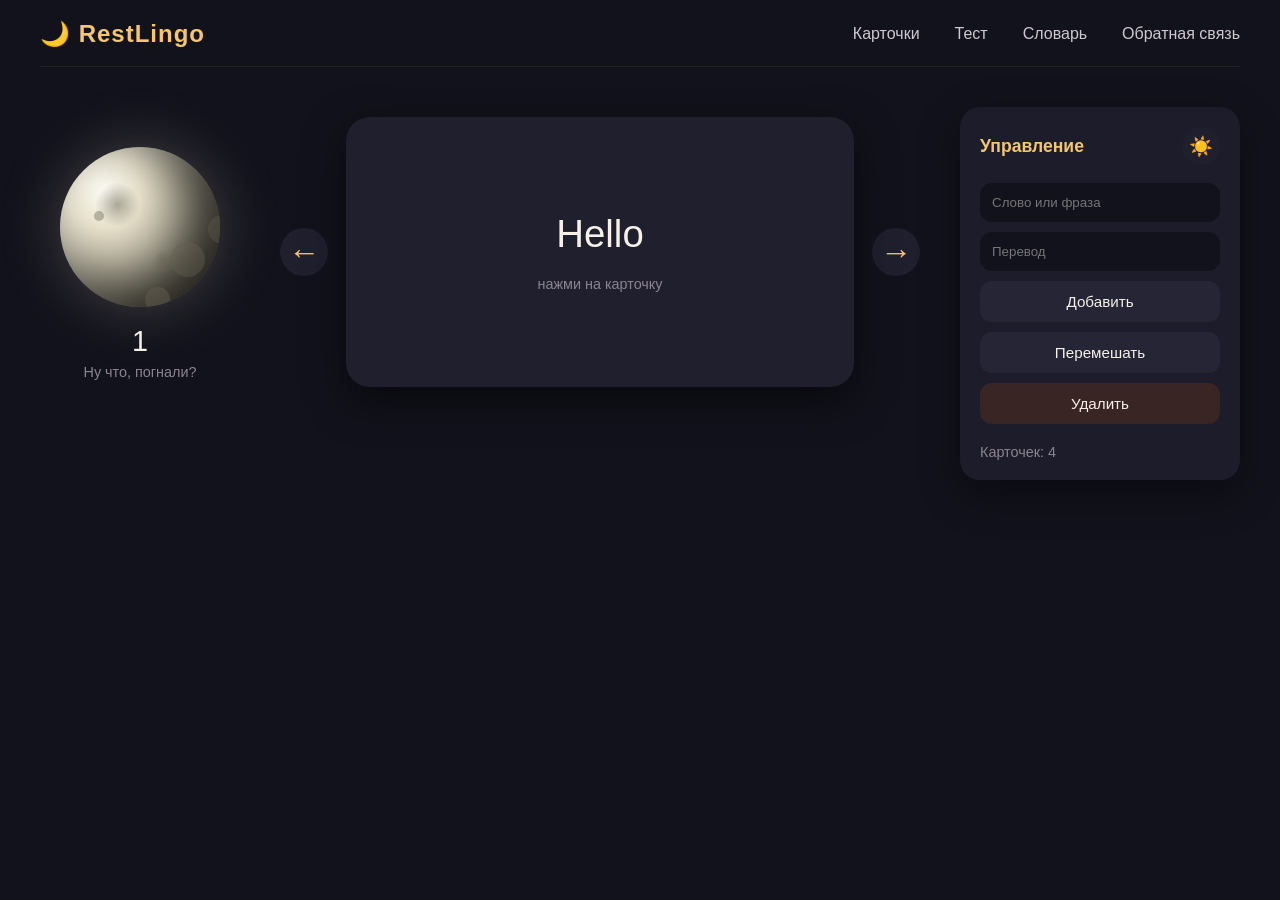
==== index.html @ 24a3e6af "Initial commit" ====
<!DOCTYPE html>
<html lang="ru">
<head>
    <meta charset="UTF-8">
    <meta name="viewport" content="width=device-width, initial-scale=1.0">
    <title>RestLingo</title>
    <link rel="stylesheet" href="style.css">
</head>
<body>

    <script>
        if (localStorage.getItem('restlingo_theme') === 'light') {
            document.body.classList.add('light');
            document.body.style.opacity = '0';
        }
    </script>

    <div class="app">

        <header class="header">
            <div class="logo">🌙 RestLingo</div>
            <nav class="nav">
                <a href="index.html">Карточки</a>
                <a href="test.html">Тест</a>
                <a href="dictionary.html">Словарь</a>
                <a href="feedback.html">Обратная связь</a>
            </nav>
        </header>

        <main class="layout">

            <section class="moon-zone">
                <div class="moon" id="moon"></div>
                <div class="days" id="days-count">1</div>
                <div class="moon-phrase" id="moon-phrase">Ну что, погнали?</div>
            </section>

            <section class="card-zone">
                <button class="arrow" id="prev-arrow">←</button>

                <div class="card" id="flashcard">
                    <div class="card-front">
                        <p id="word">Hello</p>
                        <p class="hint">нажми на карточку</p>
                    </div>
                    <div class="card-back">
                        <p id="translation">Привет</p>
                    </div>
                </div>

                <button class="arrow" id="next-arrow">→</button>
            </section>

            <aside class="panel">
                <div class="panel-header">
                    <h2>Управление</h2>
                    <button id="theme-toggle" class="theme-toggle">☀️</button>
                </div>

                <div class="add-block">
                    <input type="text" id="new-word" placeholder="Слово или фраза">
                    <input type="text" id="new-translation" placeholder="Перевод">
                    <button id="add-button">Добавить</button>
                </div>

                <div class="panel-actions">
                    <button id="shuffle-button">Перемешать</button>
                    <button id="delete-button">Удалить</button>
                </div>

                <div class="counter">
                    Карточек: <span id="card-counter">0</span>
                </div>
            </aside>

        </main>

    </div>

    <script src="script.js"></script>
</body>
</html>
---- style.css ----
* {
    margin: 0;
    padding: 0;
    box-sizing: border-box;
}

body {
    font-family: 'Segoe UI', sans-serif;
    background: #12121c;
    color: #f5f0e8;
    height: 100vh;
    overflow: hidden;
    transition: background 0.3s, color 0.3s;
}

.app {
    height: 100vh;
    display: flex;
    flex-direction: column;
    padding: 20px 40px;
    position: relative;
}

/* Шапка */
.header {
    display: flex;
    justify-content: space-between;
    align-items: center;
    padding-bottom: 18px;
    border-bottom: 1px solid rgba(245, 199, 106, 0.08);
    margin-bottom: 20px;
    position: relative;
    z-index: 2;
}

.logo {
    font-size: 1.5em;
    font-weight: bold;
    color: #f5c76a;
    letter-spacing: 1px;
}

.nav {
    display: flex;
    gap: 35px;
}

.nav a {
    color: #cfc8d0;
    text-decoration: none;
    font-size: 1em;
    transition: color 0.2s;
}

.nav a:hover {
    color: #f5c76a;
}

/* Основная сетка */
.layout {
    flex: 1;
    display: grid;
    grid-template-columns: 200px 1fr 280px;
    gap: 40px;
    align-items: start;
    padding-top: 20px;
    position: relative;
    z-index: 2;
}

/* Луна / Солнце */
.moon-zone {
    display: flex;
    flex-direction: column;
    align-items: center;
    padding-top: 40px;
}

.moon {
    width: 160px;
    height: 160px;
    border-radius: 50%;
    background:
        radial-gradient(circle at 28% 28%, #fdfcf5 0%, #e8e2cc 22%, #c9c2a6 45%, #a09a82 65%, #6f6a58 85%, #3f3c33 100%);
    position: relative;
    overflow: hidden;
    box-shadow:
        inset -28px -18px 50px rgba(0,0,0,0.65),
        inset 14px 10px 25px rgba(255,255,255,0.22),
        0 0 60px rgba(220, 210, 180, 0.25);
    animation: moonFloat 8s ease-in-out infinite;
    transition: background 0.5s, box-shadow 0.5s;
}

@keyframes moonFloat {
    0%, 100% {
        transform: translateY(0);
    }
    50% {
        transform: translateY(-11px);
    }
}

/* Кратеры */
.moon::before {
    content: '';
    position: absolute;
    width: 45px;
    height: 45px;
    top: 35px;
    left: 35px;
    background: radial-gradient(circle, rgba(100,95,80,0.5), transparent 70%);
    border-radius: 50%;
    box-shadow:
        70px 55px 0 -5px rgba(100,95,80,0.4),
        40px 95px 0 -10px rgba(100,95,80,0.5),
        105px 25px 0 -8px rgba(100,95,80,0.35);
}

.moon::after {
    content: '';
    position: absolute;
    width: 22px;
    height: 22px;
    bottom: 35px;
    right: 45px;
    background: radial-gradient(circle, rgba(100,95,80,0.45), transparent 70%);
    border-radius: 50%;
    box-shadow:
        -65px -45px 0 -6px rgba(100,95,80,0.4);
}

.days {
    margin-top: 18px;
    font-size: 1.8em;
}

.moon-phrase {
    margin-top: 6px;
    color: #8b8490;
    font-size: 0.9em;
    text-align: center;
}

/* Карточка */
.card-zone {
    display: flex;
    align-items: center;
    gap: 18px;
    padding-top: 10px;
}

.card {
    flex: 1;
    height: 270px;
    position: relative;
    transform-style: preserve-3d;
    transition: transform 0.5s;
    cursor: pointer;
}

.card.is-flipped {
    transform: rotateY(180deg);
}

.card-front, .card-back {
    position: absolute;
    width: 100%;
    height: 100%;
    backface-visibility: hidden;
    -webkit-backface-visibility: hidden;
    display: flex;
    flex-direction: column;
    justify-content: center;
    align-items: center;
    border-radius: 24px;
    background: #1f1f2e;
    box-shadow: 0 14px 40px rgba(0,0,0,0.55);
    padding: 20px;
    transition: background 0.3s;
}

.card-back {
    transform: rotateY(180deg);
    background: #29251f;
}

#word, #translation {
    font-size: 2.4em;
    text-align: center;
}

#translation {
    color: #f5c76a;
}

.hint {
    margin-top: 20px;
    color: #8b8490;
    font-size: 0.9em;
}

.arrow {
    background: #1f1f2e;
    color: #f5c76a;
    border: none;
    font-size: 2em;
    width: 48px;
    height: 48px;
    border-radius: 50%;
    cursor: pointer;
    transition: background 0.2s;
}

.arrow:hover {
    background: #2a2a3a;
}

/* Панель */
.panel {
    background: #1c1c2a;
    padding: 20px;
    border-radius: 20px;
    box-shadow: 0 14px 40px rgba(0,0,0,0.4);
    transition: background 0.3s;
}

.panel-header {
    display: flex;
    justify-content: space-between;
    align-items: center;
    margin-bottom: 18px;
}

.panel-header h2 {
    font-size: 1.1em;
    color: #f5c76a;
    margin: 0;
}

.theme-toggle {
    background: #1f1f2e;
    border: none;
    color: #f5c76a;
    font-size: 1.2em;
    width: 38px;
    height: 38px;
    border-radius: 50%;
    cursor: pointer;
    transition: background 0.2s;
}

.theme-toggle:hover {
    background: #2a2a3a;
}

.add-block input {
    width: 100%;
    padding: 12px;
    margin-bottom: 10px;
    border: none;
    border-radius: 12px;
    background: #12121c;
    color: #f5f0e8;
    transition: background 0.3s, color 0.3s;
}

.add-block button,
.panel-actions button {
    width: 100%;
    padding: 12px;
    margin-bottom: 10px;
    border: none;
    border-radius: 12px;
    cursor: pointer;
    background: #252535;
    color: #f5f0e8;
    font-size: 0.95em;
    transition: background 0.2s;
}

.add-block button:hover,
.panel-actions button:hover {
    background: #2f2f42;
}

#delete-button {
    background: #3a2525;
}

#delete-button:hover {
    background: #4a2f2f;
}

.counter {
    margin-top: 10px;
    color: #8b8490;
    font-size: 0.9em;
}

/* Словарь */
.dictionary-wrap {
    padding-top: 30px;
    max-width: 700px;
    width: 100%;
    margin: 0 auto;
}

.dictionary-wrap h2 {
    color: #f5c76a;
    margin-bottom: 8px;
}

.dictionary-sub {
    color: #8b8490;
    margin-bottom: 25px;
}

.dictionary-list {
    display: grid;
    grid-template-columns: 1fr 1fr;
    gap: 14px;
}

.dictionary-item {
    background: #1c1c2a;
    border-radius: 16px;
    padding: 14px 18px;
    display: flex;
    justify-content: space-between;
    align-items: center;
    box-shadow: 0 10px 30px rgba(0,0,0,0.3);
}

.dictionary-item .word {
    color: #f5f0e8;
    font-size: 1.1em;
}

.dictionary-item .translation {
    color: #8b8490;
    font-size: 0.95em;
}

.dictionary-item button {
    background: #3a2525;
    border: none;
    color: #f5f0e8;
    padding: 8px 12px;
    border-radius: 10px;
    cursor: pointer;
}

/* Светлячки / Пылинки */
.firefly {
    position: fixed;
    bottom: -10px;
    width: 3px;
    height: 3px;
    background: #f5c76a;
    border-radius: 50%;
    box-shadow: 0 0 10px rgba(245, 199, 106, 0.9);
    opacity: 0;
    pointer-events: none;
    animation: flyUp linear infinite;
}

@keyframes flyUp {
    0% {
        transform: translateY(0) translateX(0);
        opacity: 0;
    }
    10% {
        opacity: 0.9;
    }
    50% {
        transform: translateY(-45vh) translateX(15px);
    }
    90% {
        opacity: 0.5;
    }
    100% {
        transform: translateY(-90vh) translateX(-15px);
        opacity: 0;
    }
}

/* Фазы луны */
.moon-phase-1 {
    background:
        radial-gradient(circle at 28% 28%, #fdfcf5 0%, #e8e2cc 22%, #7d7868 75%, #3f3c33 100%);
}

.moon-phase-2 {
    background:
        radial-gradient(circle at 28% 28%, #fdfcf5 0%, #e8e2cc 30%, #a09a82 65%, #5a5648 100%);
}

.moon-phase-3 {
    background:
        radial-gradient(circle at 28% 28%, #fdfcf5 0%, #e8e2cc 42%, #c9c2a6 75%, #6f6a58 100%);
}

.moon-phase-4 {
    background:
        radial-gradient(circle at 28% 28%, #fdfcf5 0%, #eee7d4 55%, #d4cbb0 80%, #8b836d 100%);
}

/* Светлая тема */
body.light {
    background: #f2ede4;
    color: #1f1f2e;
}

body.light .header {
    border-bottom: 1px solid rgba(184, 134, 11, 0.18);
}

body.light .logo,
body.light .nav a:hover,
body.light #translation,
body.light .panel-header h2,
body.light .arrow {
    color: #b8860b;
}

body.light .nav a {
    color: #5f5648;
}

body.light .hint,
body.light .counter,
body.light .moon-phrase {
    color: #6b6258;
}

body.light .card-front,
body.light .card-back {
    background: #fffaf0;
    box-shadow: 0 14px 40px rgba(0,0,0,0.15);
}

body.light .panel {
    background: #fffaf0;
}

body.light .add-block input,
body.light .add-block button,
body.light .panel-actions button,
body.light .arrow {
    background: #e9e0d0;
    color: #1f1f2e;
}

body.light #delete-button {
    background: #f0dddd;
}

body.light .dictionary-wrap h2 {
    color: #b8860b;
}

body.light .dictionary-sub {
    color: #6b6258;
}

body.light .dictionary-item {
    background: #fffaf0;
    box-shadow: 0 10px 30px rgba(0,0,0,0.08);
}

body.light .dictionary-item .word {
    color: #1f1f2e;
}

body.light .dictionary-item .translation {
    color: #6b6258;
}

body.light .dictionary-item button {
    background: #f0dddd;
    color: #1f1f2e;
}

/* Солнце */
body.light .moon {
    background:
        radial-gradient(circle at 50% 42%, #fffbe6 0%, #ffe9a3 30%, #ffd166 65%, #f0b840 100%);
    box-shadow:
        inset 0 0 30px rgba(255,255,240,0.7),
        0 0 70px rgba(255, 200, 80, 0.45);
    animation: sunFloat 8s ease-in-out infinite;
}

@keyframes sunFloat {
    0%, 100% {
        transform: translateY(0);
    }
    50% {
        transform: translateY(-10px);
    }
}

body.light .moon::before,
body.light .moon::after {
    display: none;
}

/* Усиление солнца */
body.light .moon-phase-1 {
    box-shadow:
        inset 0 0 30px rgba(255,255,240,0.5),
        0 0 45px rgba(255, 200, 80, 0.25);
}

body.light .moon-phase-2 {
    box-shadow:
        inset 0 0 30px rgba(255,255,240,0.6),
        0 0 60px rgba(255, 200, 80, 0.35);
}

body.light .moon-phase-3 {
    box-shadow:
        inset 0 0 30px rgba(255,255,240,0.7),
        0 0 75px rgba(255, 200, 80, 0.45);
}

body.light .moon-phase-4 {
    box-shadow:
        inset 0 0 30px rgba(255,255,240,0.85),
        0 0 90px rgba(255, 200, 80, 0.6);
}

/* Дневные пылинки */
body.light .firefly {
    background: #c9a23d;
    box-shadow: 0 0 8px rgba(180, 150, 50, 0.7);
}

#dictionary-search {
    width: 100%;
    padding: 13px 16px;
    margin-bottom: 20px;
    border: none;
    border-radius: 14px;
    background: #1c1c2a;
    color: #f5f0e8;
    font-size: 1em;
}

body.light #dictionary-search {
    background: #fffaf0;
    color: #1f1f2e;
}
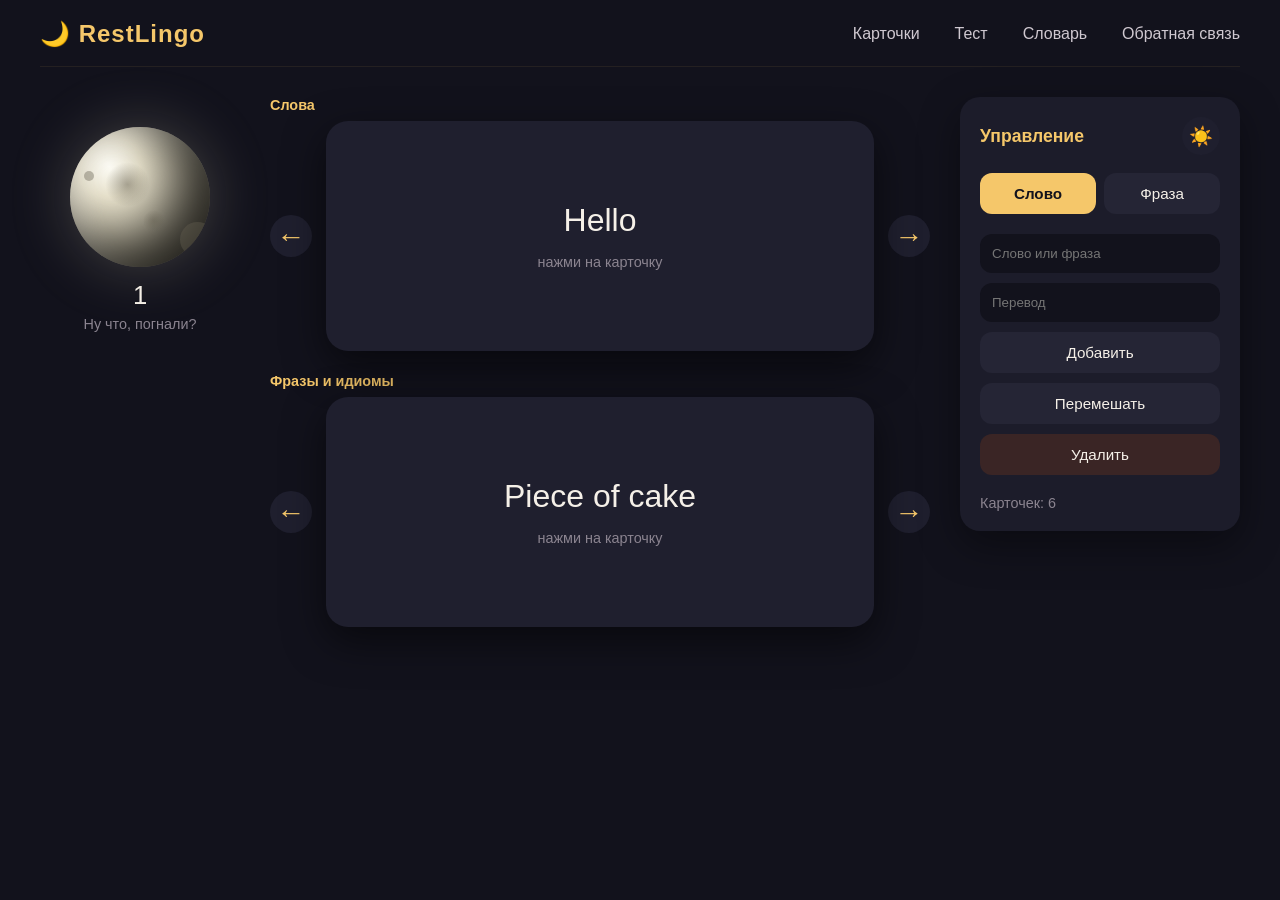
==== commit e2bf75e9: "Add files via upload" ====
--- a/index.html
+++ b/index.html
@@ -1,82 +1,117 @@
-<!DOCTYPE html>
-<html lang="ru">
-<head>
-    <meta charset="UTF-8">
-    <meta name="viewport" content="width=device-width, initial-scale=1.0">
-    <title>RestLingo</title>
-    <link rel="stylesheet" href="style.css">
-</head>
-<body>
-
-    <script>
-        if (localStorage.getItem('restlingo_theme') === 'light') {
-            document.body.classList.add('light');
-            document.body.style.opacity = '0';
-        }
-    </script>
-
-    <div class="app">
-
-        <header class="header">
-            <div class="logo">🌙 RestLingo</div>
-            <nav class="nav">
-                <a href="index.html">Карточки</a>
-                <a href="test.html">Тест</a>
-                <a href="dictionary.html">Словарь</a>
-                <a href="feedback.html">Обратная связь</a>
-            </nav>
-        </header>
-
-        <main class="layout">
-
-            <section class="moon-zone">
-                <div class="moon" id="moon"></div>
-                <div class="days" id="days-count">1</div>
-                <div class="moon-phrase" id="moon-phrase">Ну что, погнали?</div>
-            </section>
-
-            <section class="card-zone">
-                <button class="arrow" id="prev-arrow">←</button>
-
-                <div class="card" id="flashcard">
-                    <div class="card-front">
-                        <p id="word">Hello</p>
-                        <p class="hint">нажми на карточку</p>
-                    </div>
-                    <div class="card-back">
-                        <p id="translation">Привет</p>
-                    </div>
-                </div>
-
-                <button class="arrow" id="next-arrow">→</button>
-            </section>
-
-            <aside class="panel">
-                <div class="panel-header">
-                    <h2>Управление</h2>
-                    <button id="theme-toggle" class="theme-toggle">☀️</button>
-                </div>
-
-                <div class="add-block">
-                    <input type="text" id="new-word" placeholder="Слово или фраза">
-                    <input type="text" id="new-translation" placeholder="Перевод">
-                    <button id="add-button">Добавить</button>
-                </div>
-
-                <div class="panel-actions">
-                    <button id="shuffle-button">Перемешать</button>
-                    <button id="delete-button">Удалить</button>
-                </div>
-
-                <div class="counter">
-                    Карточек: <span id="card-counter">0</span>
-                </div>
-            </aside>
-
-        </main>
-
-    </div>
-
-    <script src="script.js"></script>
-</body>
+<!DOCTYPE html>
+<html lang="ru">
+<head>
+    <link rel="manifest" href="manifest.json">
+<meta name="theme-color" content="#12121c">
+    <meta charset="UTF-8">
+    <meta name="viewport" content="width=device-width, initial-scale=1.0">
+    <title>RestLingo</title>
+    <link rel="stylesheet" href="style.css">
+</head>
+<body>
+
+    <script>
+        if (localStorage.getItem('restlingo_theme') === 'light') {
+            document.body.classList.add('light');
+            document.body.style.opacity = '0';
+        }
+    </script>
+
+    <div class="app">
+
+        <header class="header">
+            <div class="logo">🌙 RestLingo</div>
+            <nav class="nav">
+                <a href="index.html">Карточки</a>
+                <a href="test.html">Тест</a>
+                <a href="dictionary.html">Словарь</a>
+                <a href="feedback.html">Обратная связь</a>
+            </nav>
+        </header>
+
+        <main class="layout">
+
+            <section class="moon-zone">
+                <div class="moon" id="moon"></div>
+                <div class="days" id="days-count">1</div>
+                <div class="moon-phrase" id="moon-phrase">Ну что, погнали?</div>
+            </section>
+
+            <section class="cards-stack">
+
+                <!-- Слова -->
+                <div class="card-block">
+                    <div class="card-label">Слова</div>
+                    <div class="card-zone">
+                        <button class="arrow" id="prev-word">←</button>
+
+                        <div class="card" id="flashcard">
+                            <div class="card-front">
+                                <p id="word">Hello</p>
+                                <p class="hint">нажми на карточку</p>
+                            </div>
+                            <div class="card-back">
+                                <p id="translation">Привет</p>
+                            </div>
+                        </div>
+
+                        <button class="arrow" id="next-word">→</button>
+                    </div>
+                </div>
+
+                <!-- Фразы -->
+                <div class="card-block">
+                    <div class="card-label">Фразы и идиомы</div>
+                    <div class="card-zone">
+                        <button class="arrow" id="prev-phrase">←</button>
+
+                        <div class="card" id="phrase-card">
+                            <div class="card-front">
+                                <p id="phrase">Piece of cake</p>
+                                <p class="hint">нажми на карточку</p>
+                            </div>
+                            <div class="card-back">
+                                <p id="phrase-translation">Легко</p>
+                            </div>
+                        </div>
+
+                        <button class="arrow" id="next-phrase">→</button>
+                    </div>
+                </div>
+
+            </section>
+
+            <aside class="panel">
+                <div class="panel-header">
+                    <h2>Управление</h2>
+                    <button id="theme-toggle" class="theme-toggle">☀️</button>
+                </div>
+
+                <div class="add-block">
+                    <div class="type-toggle">
+                        <button id="type-word" class="type-btn active">Слово</button>
+                        <button id="type-phrase" class="type-btn">Фраза</button>
+                    </div>
+
+                    <input type="text" id="new-word" placeholder="Слово или фраза">
+                    <input type="text" id="new-translation" placeholder="Перевод">
+                    <button id="add-button">Добавить</button>
+                </div>
+
+                <div class="panel-actions">
+                    <button id="shuffle-button">Перемешать</button>
+                    <button id="delete-button">Удалить</button>
+                </div>
+
+                <div class="counter">
+                    Карточек: <span id="card-counter">0</span>
+                </div>
+            </aside>
+
+        </main>
+
+    </div>
+
+    <script src="script.js"></script>
+</body>
 </html>
--- a/style.css
+++ b/style.css
@@ -1,554 +1,1100 @@
-* {
-    margin: 0;
-    padding: 0;
-    box-sizing: border-box;
-}
-
-body {
-    font-family: 'Segoe UI', sans-serif;
-    background: #12121c;
-    color: #f5f0e8;
-    height: 100vh;
-    overflow: hidden;
-    transition: background 0.3s, color 0.3s;
-}
-
-.app {
-    height: 100vh;
-    display: flex;
-    flex-direction: column;
-    padding: 20px 40px;
-    position: relative;
-}
-
-/* Шапка */
-.header {
-    display: flex;
-    justify-content: space-between;
-    align-items: center;
-    padding-bottom: 18px;
-    border-bottom: 1px solid rgba(245, 199, 106, 0.08);
-    margin-bottom: 20px;
-    position: relative;
-    z-index: 2;
-}
-
-.logo {
-    font-size: 1.5em;
-    font-weight: bold;
-    color: #f5c76a;
-    letter-spacing: 1px;
-}
-
-.nav {
-    display: flex;
-    gap: 35px;
-}
-
-.nav a {
-    color: #cfc8d0;
-    text-decoration: none;
-    font-size: 1em;
-    transition: color 0.2s;
-}
-
-.nav a:hover {
-    color: #f5c76a;
-}
-
-/* Основная сетка */
-.layout {
-    flex: 1;
-    display: grid;
-    grid-template-columns: 200px 1fr 280px;
-    gap: 40px;
-    align-items: start;
-    padding-top: 20px;
-    position: relative;
-    z-index: 2;
-}
-
-/* Луна / Солнце */
-.moon-zone {
-    display: flex;
-    flex-direction: column;
-    align-items: center;
-    padding-top: 40px;
-}
-
-.moon {
-    width: 160px;
-    height: 160px;
-    border-radius: 50%;
-    background:
-        radial-gradient(circle at 28% 28%, #fdfcf5 0%, #e8e2cc 22%, #c9c2a6 45%, #a09a82 65%, #6f6a58 85%, #3f3c33 100%);
-    position: relative;
-    overflow: hidden;
-    box-shadow:
-        inset -28px -18px 50px rgba(0,0,0,0.65),
-        inset 14px 10px 25px rgba(255,255,255,0.22),
-        0 0 60px rgba(220, 210, 180, 0.25);
-    animation: moonFloat 8s ease-in-out infinite;
-    transition: background 0.5s, box-shadow 0.5s;
-}
-
-@keyframes moonFloat {
-    0%, 100% {
-        transform: translateY(0);
-    }
-    50% {
-        transform: translateY(-11px);
-    }
-}
-
-/* Кратеры */
-.moon::before {
-    content: '';
-    position: absolute;
-    width: 45px;
-    height: 45px;
-    top: 35px;
-    left: 35px;
-    background: radial-gradient(circle, rgba(100,95,80,0.5), transparent 70%);
-    border-radius: 50%;
-    box-shadow:
-        70px 55px 0 -5px rgba(100,95,80,0.4),
-        40px 95px 0 -10px rgba(100,95,80,0.5),
-        105px 25px 0 -8px rgba(100,95,80,0.35);
-}
-
-.moon::after {
-    content: '';
-    position: absolute;
-    width: 22px;
-    height: 22px;
-    bottom: 35px;
-    right: 45px;
-    background: radial-gradient(circle, rgba(100,95,80,0.45), transparent 70%);
-    border-radius: 50%;
-    box-shadow:
-        -65px -45px 0 -6px rgba(100,95,80,0.4);
-}
-
-.days {
-    margin-top: 18px;
-    font-size: 1.8em;
-}
-
-.moon-phrase {
-    margin-top: 6px;
-    color: #8b8490;
-    font-size: 0.9em;
-    text-align: center;
-}
-
-/* Карточка */
-.card-zone {
-    display: flex;
-    align-items: center;
-    gap: 18px;
-    padding-top: 10px;
-}
-
-.card {
-    flex: 1;
-    height: 270px;
-    position: relative;
-    transform-style: preserve-3d;
-    transition: transform 0.5s;
-    cursor: pointer;
-}
-
-.card.is-flipped {
-    transform: rotateY(180deg);
-}
-
-.card-front, .card-back {
-    position: absolute;
-    width: 100%;
-    height: 100%;
-    backface-visibility: hidden;
-    -webkit-backface-visibility: hidden;
-    display: flex;
-    flex-direction: column;
-    justify-content: center;
-    align-items: center;
-    border-radius: 24px;
-    background: #1f1f2e;
-    box-shadow: 0 14px 40px rgba(0,0,0,0.55);
-    padding: 20px;
-    transition: background 0.3s;
-}
-
-.card-back {
-    transform: rotateY(180deg);
-    background: #29251f;
-}
-
-#word, #translation {
-    font-size: 2.4em;
-    text-align: center;
-}
-
-#translation {
-    color: #f5c76a;
-}
-
-.hint {
-    margin-top: 20px;
-    color: #8b8490;
-    font-size: 0.9em;
-}
-
-.arrow {
-    background: #1f1f2e;
-    color: #f5c76a;
-    border: none;
-    font-size: 2em;
-    width: 48px;
-    height: 48px;
-    border-radius: 50%;
-    cursor: pointer;
-    transition: background 0.2s;
-}
-
-.arrow:hover {
-    background: #2a2a3a;
-}
-
-/* Панель */
-.panel {
-    background: #1c1c2a;
-    padding: 20px;
-    border-radius: 20px;
-    box-shadow: 0 14px 40px rgba(0,0,0,0.4);
-    transition: background 0.3s;
-}
-
-.panel-header {
-    display: flex;
-    justify-content: space-between;
-    align-items: center;
-    margin-bottom: 18px;
-}
-
-.panel-header h2 {
-    font-size: 1.1em;
-    color: #f5c76a;
-    margin: 0;
-}
-
-.theme-toggle {
-    background: #1f1f2e;
-    border: none;
-    color: #f5c76a;
-    font-size: 1.2em;
-    width: 38px;
-    height: 38px;
-    border-radius: 50%;
-    cursor: pointer;
-    transition: background 0.2s;
-}
-
-.theme-toggle:hover {
-    background: #2a2a3a;
-}
-
-.add-block input {
-    width: 100%;
-    padding: 12px;
-    margin-bottom: 10px;
-    border: none;
-    border-radius: 12px;
-    background: #12121c;
-    color: #f5f0e8;
-    transition: background 0.3s, color 0.3s;
-}
-
-.add-block button,
-.panel-actions button {
-    width: 100%;
-    padding: 12px;
-    margin-bottom: 10px;
-    border: none;
-    border-radius: 12px;
-    cursor: pointer;
-    background: #252535;
-    color: #f5f0e8;
-    font-size: 0.95em;
-    transition: background 0.2s;
-}
-
-.add-block button:hover,
-.panel-actions button:hover {
-    background: #2f2f42;
-}
-
-#delete-button {
-    background: #3a2525;
-}
-
-#delete-button:hover {
-    background: #4a2f2f;
-}
-
-.counter {
-    margin-top: 10px;
-    color: #8b8490;
-    font-size: 0.9em;
-}
-
-/* Словарь */
-.dictionary-wrap {
-    padding-top: 30px;
-    max-width: 700px;
-    width: 100%;
-    margin: 0 auto;
-}
-
-.dictionary-wrap h2 {
-    color: #f5c76a;
-    margin-bottom: 8px;
-}
-
-.dictionary-sub {
-    color: #8b8490;
-    margin-bottom: 25px;
-}
-
-.dictionary-list {
-    display: grid;
-    grid-template-columns: 1fr 1fr;
-    gap: 14px;
-}
-
-.dictionary-item {
-    background: #1c1c2a;
-    border-radius: 16px;
-    padding: 14px 18px;
-    display: flex;
-    justify-content: space-between;
-    align-items: center;
-    box-shadow: 0 10px 30px rgba(0,0,0,0.3);
-}
-
-.dictionary-item .word {
-    color: #f5f0e8;
-    font-size: 1.1em;
-}
-
-.dictionary-item .translation {
-    color: #8b8490;
-    font-size: 0.95em;
-}
-
-.dictionary-item button {
-    background: #3a2525;
-    border: none;
-    color: #f5f0e8;
-    padding: 8px 12px;
-    border-radius: 10px;
-    cursor: pointer;
-}
-
-/* Светлячки / Пылинки */
-.firefly {
-    position: fixed;
-    bottom: -10px;
-    width: 3px;
-    height: 3px;
-    background: #f5c76a;
-    border-radius: 50%;
-    box-shadow: 0 0 10px rgba(245, 199, 106, 0.9);
-    opacity: 0;
-    pointer-events: none;
-    animation: flyUp linear infinite;
-}
-
-@keyframes flyUp {
-    0% {
-        transform: translateY(0) translateX(0);
-        opacity: 0;
-    }
-    10% {
-        opacity: 0.9;
-    }
-    50% {
-        transform: translateY(-45vh) translateX(15px);
-    }
-    90% {
-        opacity: 0.5;
-    }
-    100% {
-        transform: translateY(-90vh) translateX(-15px);
-        opacity: 0;
-    }
-}
-
-/* Фазы луны */
-.moon-phase-1 {
-    background:
-        radial-gradient(circle at 28% 28%, #fdfcf5 0%, #e8e2cc 22%, #7d7868 75%, #3f3c33 100%);
-}
-
-.moon-phase-2 {
-    background:
-        radial-gradient(circle at 28% 28%, #fdfcf5 0%, #e8e2cc 30%, #a09a82 65%, #5a5648 100%);
-}
-
-.moon-phase-3 {
-    background:
-        radial-gradient(circle at 28% 28%, #fdfcf5 0%, #e8e2cc 42%, #c9c2a6 75%, #6f6a58 100%);
-}
-
-.moon-phase-4 {
-    background:
-        radial-gradient(circle at 28% 28%, #fdfcf5 0%, #eee7d4 55%, #d4cbb0 80%, #8b836d 100%);
-}
-
-/* Светлая тема */
-body.light {
-    background: #f2ede4;
-    color: #1f1f2e;
-}
-
-body.light .header {
-    border-bottom: 1px solid rgba(184, 134, 11, 0.18);
-}
-
-body.light .logo,
-body.light .nav a:hover,
-body.light #translation,
-body.light .panel-header h2,
-body.light .arrow {
-    color: #b8860b;
-}
-
-body.light .nav a {
-    color: #5f5648;
-}
-
-body.light .hint,
-body.light .counter,
-body.light .moon-phrase {
-    color: #6b6258;
-}
-
-body.light .card-front,
-body.light .card-back {
-    background: #fffaf0;
-    box-shadow: 0 14px 40px rgba(0,0,0,0.15);
-}
-
-body.light .panel {
-    background: #fffaf0;
-}
-
-body.light .add-block input,
-body.light .add-block button,
-body.light .panel-actions button,
-body.light .arrow {
-    background: #e9e0d0;
-    color: #1f1f2e;
-}
-
-body.light #delete-button {
-    background: #f0dddd;
-}
-
-body.light .dictionary-wrap h2 {
-    color: #b8860b;
-}
-
-body.light .dictionary-sub {
-    color: #6b6258;
-}
-
-body.light .dictionary-item {
-    background: #fffaf0;
-    box-shadow: 0 10px 30px rgba(0,0,0,0.08);
-}
-
-body.light .dictionary-item .word {
-    color: #1f1f2e;
-}
-
-body.light .dictionary-item .translation {
-    color: #6b6258;
-}
-
-body.light .dictionary-item button {
-    background: #f0dddd;
-    color: #1f1f2e;
-}
-
-/* Солнце */
-body.light .moon {
-    background:
-        radial-gradient(circle at 50% 42%, #fffbe6 0%, #ffe9a3 30%, #ffd166 65%, #f0b840 100%);
-    box-shadow:
-        inset 0 0 30px rgba(255,255,240,0.7),
-        0 0 70px rgba(255, 200, 80, 0.45);
-    animation: sunFloat 8s ease-in-out infinite;
-}
-
-@keyframes sunFloat {
-    0%, 100% {
-        transform: translateY(0);
-    }
-    50% {
-        transform: translateY(-10px);
-    }
-}
-
-body.light .moon::before,
-body.light .moon::after {
-    display: none;
-}
-
-/* Усиление солнца */
-body.light .moon-phase-1 {
-    box-shadow:
-        inset 0 0 30px rgba(255,255,240,0.5),
-        0 0 45px rgba(255, 200, 80, 0.25);
-}
-
-body.light .moon-phase-2 {
-    box-shadow:
-        inset 0 0 30px rgba(255,255,240,0.6),
-        0 0 60px rgba(255, 200, 80, 0.35);
-}
-
-body.light .moon-phase-3 {
-    box-shadow:
-        inset 0 0 30px rgba(255,255,240,0.7),
-        0 0 75px rgba(255, 200, 80, 0.45);
-}
-
-body.light .moon-phase-4 {
-    box-shadow:
-        inset 0 0 30px rgba(255,255,240,0.85),
-        0 0 90px rgba(255, 200, 80, 0.6);
-}
-
-/* Дневные пылинки */
-body.light .firefly {
-    background: #c9a23d;
-    box-shadow: 0 0 8px rgba(180, 150, 50, 0.7);
-}
-
-#dictionary-search {
-    width: 100%;
-    padding: 13px 16px;
-    margin-bottom: 20px;
-    border: none;
-    border-radius: 14px;
-    background: #1c1c2a;
-    color: #f5f0e8;
-    font-size: 1em;
-}
-
-body.light #dictionary-search {
-    background: #fffaf0;
-    color: #1f1f2e;
+* {
+    margin: 0;
+    padding: 0;
+    box-sizing: border-box;
+}
+
+body {
+    font-family: 'Segoe UI', sans-serif;
+    background: #12121c;
+    color: #f5f0e8;
+    min-height: 100vh;
+    overflow-x: hidden;
+    overflow-y: auto;
+    transition: background 0.3s, color 0.3s;
+}
+
+.app {
+    height: 100vh;
+    display: flex;
+    flex-direction: column;
+    padding: 20px 40px;
+    position: relative;
+    z-index: 2;
+}
+
+/* Шапка */
+.header {
+    display: flex;
+    justify-content: space-between;
+    align-items: center;
+    padding-bottom: 18px;
+    border-bottom: 1px solid rgba(245, 199, 106, 0.08);
+    margin-bottom: 20px;
+    position: relative;
+    z-index: 2;
+}
+
+.logo {
+    font-size: 1.5em;
+    font-weight: bold;
+    color: #f5c76a;
+    letter-spacing: 1px;
+}
+
+.nav {
+    display: flex;
+    gap: 35px;
+}
+
+.nav a {
+    color: #cfc8d0;
+    text-decoration: none;
+    font-size: 1em;
+    transition: color 0.2s;
+}
+
+.nav a:hover {
+    color: #f5c76a;
+}
+
+/* Основная сетка */
+.layout {
+    flex: 1;
+    display: grid;
+    grid-template-columns: 200px 1fr 280px;
+    gap: 30px;
+    align-items: start;
+    padding-top: 10px;
+    position: relative;
+    z-index: 2;
+}
+
+/* Луна / Солнце */
+.moon-zone {
+    display: flex;
+    flex-direction: column;
+    align-items: center;
+    padding-top: 30px;
+}
+
+.moon {
+    width: 140px;
+    height: 140px;
+    border-radius: 50%;
+    background:
+        radial-gradient(circle at 28% 28%, #fdfcf5 0%, #e8e2cc 22%, #c9c2a6 45%, #a09a82 65%, #6f6a58 85%, #3f3c33 100%);
+    position: relative;
+    overflow: hidden;
+    box-shadow:
+        inset -28px -18px 50px rgba(0,0,0,0.65),
+        inset 14px 10px 25px rgba(255,255,255,0.22),
+        0 0 60px rgba(220, 210, 180, 0.25);
+    animation: moonFloat 8s ease-in-out infinite;
+    transition: background 0.5s, box-shadow 0.5s;
+}
+
+@keyframes moonFloat {
+    0%, 100% {
+        transform: translateY(0);
+    }
+    50% {
+        transform: translateY(-11px);
+    }
+}
+
+/* Кратеры */
+.moon::before {
+    content: '';
+    position: absolute;
+    width: 45px;
+    height: 45px;
+    top: 35px;
+    left: 35px;
+    background: radial-gradient(circle, rgba(100,95,80,0.5), transparent 70%);
+    border-radius: 50%;
+    box-shadow:
+        70px 55px 0 -5px rgba(100,95,80,0.4),
+        40px 95px 0 -10px rgba(100,95,80,0.5),
+        105px 25px 0 -8px rgba(100,95,80,0.35);
+}
+
+.moon::after {
+    content: '';
+    position: absolute;
+    width: 22px;
+    height: 22px;
+    bottom: 35px;
+    right: 45px;
+    background: radial-gradient(circle, rgba(100,95,80,0.45), transparent 70%);
+    border-radius: 50%;
+    box-shadow:
+        -65px -45px 0 -6px rgba(100,95,80,0.4);
+}
+
+.days {
+    margin-top: 14px;
+    font-size: 1.6em;
+}
+
+.moon-phrase {
+    margin-top: 6px;
+    color: #8b8490;
+    font-size: 0.9em;
+    text-align: center;
+}
+
+/* Карточки */
+.cards-stack {
+    display: flex;
+    flex-direction: column;
+    gap: 22px;
+}
+
+.card-block {
+    display: flex;
+    flex-direction: column;
+    gap: 8px;
+}
+
+.card-label {
+    font-size: 0.9em;
+    color: #f5c76a;
+    font-weight: 600;
+}
+
+.card-zone {
+    display: flex;
+    align-items: center;
+    gap: 14px;
+}
+
+.card {
+    flex: 1;
+    height: 230px;
+    position: relative;
+    transform-style: preserve-3d;
+    transition: transform 0.5s;
+    cursor: pointer;
+}
+
+.card.is-flipped {
+    transform: rotateY(180deg);
+}
+
+.card-front, .card-back {
+    position: absolute;
+    width: 100%;
+    height: 100%;
+    backface-visibility: hidden;
+    -webkit-backface-visibility: hidden;
+    display: flex;
+    flex-direction: column;
+    justify-content: center;
+    align-items: center;
+    border-radius: 22px;
+    background: #1f1f2e;
+    box-shadow: 0 14px 40px rgba(0,0,0,0.55);
+    padding: 16px;
+    transition: background 0.3s;
+}
+
+.card-back {
+    transform: rotateY(180deg);
+    background: #29251f;
+}
+
+#word, #translation,
+#phrase, #phrase-translation {
+    font-size: 2em;
+    text-align: center;
+}
+
+#translation, #phrase-translation {
+    color: #f5c76a;
+}
+
+.hint {
+    margin-top: 15px;
+    color: #8b8490;
+    font-size: 0.9em;
+}
+
+.arrow {
+    background: #1f1f2e;
+    color: #f5c76a;
+    border: none;
+    font-size: 1.8em;
+    width: 42px;
+    height: 42px;
+    border-radius: 50%;
+    cursor: pointer;
+    transition: background 0.2s;
+}
+
+.arrow:hover {
+    background: #2a2a3a;
+}
+
+/* Панель */
+.panel {
+    background: #1c1c2a;
+    padding: 20px;
+    border-radius: 20px;
+    box-shadow: 0 14px 40px rgba(0,0,0,0.4);
+    transition: background 0.3s;
+}
+
+.panel-header {
+    display: flex;
+    justify-content: space-between;
+    align-items: center;
+    margin-bottom: 18px;
+}
+
+.panel-header h2 {
+    font-size: 1.1em;
+    color: #f5c76a;
+    margin: 0;
+}
+
+.theme-toggle {
+    background: #1f1f2e;
+    border: none;
+    color: #f5c76a;
+    font-size: 1.2em;
+    width: 38px;
+    height: 38px;
+    border-radius: 50%;
+    cursor: pointer;
+    transition: background 0.2s;
+}
+
+.theme-toggle:hover {
+    background: #2a2a3a;
+}
+
+.type-toggle {
+    display: flex;
+    gap: 8px;
+    margin-bottom: 10px;
+}
+
+.type-btn {
+    flex: 1;
+    padding: 10px;
+    border: none;
+    border-radius: 12px;
+    cursor: pointer;
+    background: #252535;
+    color: #f5f0e8;
+    font-size: 0.9em;
+    transition: background 0.2s;
+}
+
+.type-btn.active {
+    background: #f5c76a;
+    color: #12121c;
+    font-weight: bold;
+}
+
+.add-block input {
+    width: 100%;
+    padding: 12px;
+    margin-bottom: 10px;
+    border: none;
+    border-radius: 12px;
+    background: #12121c;
+    color: #f5f0e8;
+    transition: background 0.3s, color 0.3s;
+}
+
+.add-block button,
+.panel-actions button {
+    width: 100%;
+    padding: 12px;
+    margin-bottom: 10px;
+    border: none;
+    border-radius: 12px;
+    cursor: pointer;
+    background: #252535;
+    color: #f5f0e8;
+    font-size: 0.95em;
+    transition: background 0.2s;
+}
+
+.add-block button:hover,
+.panel-actions button:hover {
+    background: #2f2f42;
+}
+
+#delete-button {
+    background: #3a2525;
+}
+
+#delete-button:hover {
+    background: #4a2f2f;
+}
+
+.counter {
+    margin-top: 10px;
+    color: #8b8490;
+    font-size: 0.9em;
+}
+
+/* Словарь */
+.dictionary-wrap {
+    padding-top: 30px;
+    max-width: 700px;
+    width: 100%;
+    margin: 0 auto;
+}
+
+.dictionary-wrap h2 {
+    color: #f5c76a;
+    margin-bottom: 8px;
+}
+
+.dictionary-sub {
+    color: #8b8490;
+    margin-bottom: 25px;
+}
+
+.dictionary-list {
+    display: grid;
+    grid-template-columns: 1fr 1fr;
+    gap: 14px;
+}
+
+.dictionary-item {
+    background: #1c1c2a;
+    border-radius: 16px;
+    padding: 14px 18px;
+    display: flex;
+    justify-content: space-between;
+    align-items: center;
+    box-shadow: 0 10px 30px rgba(0,0,0,0.3);
+}
+
+.dictionary-item .word {
+    color: #f5f0e8;
+    font-size: 1.1em;
+}
+
+.dictionary-item .translation {
+    color: #8b8490;
+    font-size: 0.95em;
+}
+
+.dictionary-item button {
+    background: #3a2525;
+    border: none;
+    color: #f5f0e8;
+    padding: 8px 12px;
+    border-radius: 10px;
+    cursor: pointer;
+}
+
+/* Светлячки / Пылинки */
+.firefly {
+    position: fixed;
+    bottom: -10px;
+    width: 3px;
+    height: 3px;
+    background: #f5c76a;
+    border-radius: 50%;
+    box-shadow: 0 0 10px rgba(245, 199, 106, 0.9);
+    opacity: 0;
+    pointer-events: none;
+    z-index: 0;
+    animation: flyUp linear infinite;
+}
+
+@keyframes flyUp {
+    0% {
+        transform: translateY(0) translateX(0);
+        opacity: 0;
+    }
+    10% {
+        opacity: 0.9;
+    }
+    50% {
+        transform: translateY(-45vh) translateX(15px);
+    }
+    90% {
+        opacity: 0.5;
+    }
+    100% {
+        transform: translateY(-90vh) translateX(-15px);
+        opacity: 0;
+    }
+}
+
+/* Фазы луны */
+.moon-phase-1 {
+    background:
+        radial-gradient(circle at 28% 28%, #fdfcf5 0%, #e8e2cc 22%, #7d7868 75%, #3f3c33 100%);
+}
+
+.moon-phase-2 {
+    background:
+        radial-gradient(circle at 28% 28%, #fdfcf5 0%, #e8e2cc 30%, #a09a82 65%, #5a5648 100%);
+}
+
+.moon-phase-3 {
+    background:
+        radial-gradient(circle at 28% 28%, #fdfcf5 0%, #e8e2cc 42%, #c9c2a6 75%, #6f6a58 100%);
+}
+
+.moon-phase-4 {
+    background:
+        radial-gradient(circle at 28% 28%, #fdfcf5 0%, #eee7d4 55%, #d4cbb0 80%, #8b836d 100%);
+}
+
+/* Светлая тема */
+body.light {
+    background: #f2ede4;
+    color: #1f1f2e;
+}
+
+body.light .header {
+    border-bottom: 1px solid rgba(184, 134, 11, 0.18);
+}
+
+body.light .logo,
+body.light .nav a:hover,
+body.light #translation,
+body.light #phrase-translation,
+body.light .panel-header h2,
+body.light .arrow {
+    color: #b8860b;
+}
+
+body.light .nav a {
+    color: #5f5648;
+}
+
+body.light .hint,
+body.light .counter,
+body.light .moon-phrase {
+    color: #6b6258;
+}
+
+body.light .card-front,
+body.light .card-back {
+    background: #fffaf0;
+    box-shadow: 0 14px 40px rgba(0,0,0,0.15);
+}
+
+body.light .panel {
+    background: #fffaf0;
+}
+
+body.light .add-block input,
+body.light .add-block button,
+body.light .panel-actions button,
+body.light .arrow {
+    background: #e9e0d0;
+    color: #1f1f2e;
+}
+
+body.light #delete-button {
+    background: #f0dddd;
+}
+
+body.light .dictionary-wrap h2 {
+    color: #b8860b;
+}
+
+body.light .dictionary-sub {
+    color: #6b6258;
+}
+
+body.light .dictionary-item {
+    background: #fffaf0;
+    box-shadow: 0 10px 30px rgba(0,0,0,0.08);
+}
+
+body.light .dictionary-item .word {
+    color: #1f1f2e;
+}
+
+body.light .dictionary-item .translation {
+    color: #6b6258;
+}
+
+body.light .dictionary-item button {
+    background: #f0dddd;
+    color: #1f1f2e;
+}
+
+/* Солнце */
+body.light .moon {
+    background:
+        radial-gradient(circle at 50% 42%, #fffbe6 0%, #ffe9a3 30%, #ffd166 65%, #f0b840 100%);
+    box-shadow:
+        inset 0 0 30px rgba(255,255,240,0.7),
+        0 0 70px rgba(255, 200, 80, 0.45);
+    animation: sunFloat 8s ease-in-out infinite;
+}
+
+@keyframes sunFloat {
+    0%, 100% {
+        transform: translateY(0);
+    }
+    50% {
+        transform: translateY(-10px);
+    }
+}
+
+body.light .moon::before,
+body.light .moon::after {
+    display: none;
+}
+
+/* Усиление солнца */
+body.light .moon-phase-1 {
+    box-shadow:
+        inset 0 0 30px rgba(255,255,240,0.5),
+        0 0 45px rgba(255, 200, 80, 0.25);
+}
+
+body.light .moon-phase-2 {
+    box-shadow:
+        inset 0 0 30px rgba(255,255,240,0.6),
+        0 0 60px rgba(255, 200, 80, 0.35);
+}
+
+body.light .moon-phase-3 {
+    box-shadow:
+        inset 0 0 30px rgba(255,255,240,0.7),
+        0 0 75px rgba(255, 200, 80, 0.45);
+}
+
+body.light .moon-phase-4 {
+    box-shadow:
+        inset 0 0 30px rgba(255,255,240,0.85),
+        0 0 90px rgba(255, 200, 80, 0.6);
+}
+
+/* Дневные пылинки */
+body.light .firefly {
+    background: #c9a23d;
+    box-shadow: 0 0 8px rgba(180, 150, 50, 0.7);
+}
+
+#dictionary-search {
+    width: 100%;
+    padding: 13px 16px;
+    margin-bottom: 20px;
+    border: none;
+    border-radius: 14px;
+    background: #1c1c2a;
+    color: #f5f0e8;
+    font-size: 1em;
+}
+
+body.light #dictionary-search {
+    background: #fffaf0;
+    color: #1f1f2e;
+}
+
+/* Тест */
+.test-wrap {
+    padding-top: 30px;
+    max-width: 600px;
+    width: 100%;
+    margin: 0 auto;
+}
+
+.test-wrap h2 {
+    color: #f5c76a;
+    margin-bottom: 8px;
+}
+
+.test-sub {
+    color: #8b8490;
+    margin-bottom: 25px;
+}
+
+.test-settings {
+    background: #1c1c2a;
+    border-radius: 24px;
+    padding: 25px;
+    box-shadow: 0 14px 40px rgba(0,0,0,0.4);
+}
+
+.test-direction,
+.test-count {
+    display: flex;
+    gap: 10px;
+    flex-wrap: wrap;
+    margin-bottom: 20px;
+}
+
+.direction-btn,
+.count-btn {
+    padding: 10px 16px;
+    border: none;
+    border-radius: 12px;
+    cursor: pointer;
+    background: #252535;
+    color: #f5f0e8;
+    font-size: 0.95em;
+}
+
+.direction-btn.active,
+.count-btn.active {
+    background: #f5c76a;
+    color: #12121c;
+    font-weight: bold;
+}
+
+.start-test-btn {
+    width: 100%;
+    padding: 13px;
+    border: none;
+    border-radius: 12px;
+    background: #f5c76a;
+    color: #12121c;
+    font-weight: bold;
+    font-size: 1em;
+    cursor: pointer;
+}
+
+.test-card {
+    background: #1c1c2a;
+    border-radius: 24px;
+    padding: 25px;
+    box-shadow: 0 14px 40px rgba(0,0,0,0.4);
+}
+
+.test-word {
+    font-size: 2em;
+    text-align: center;
+    margin-bottom: 25px;
+}
+
+.test-options {
+    display: grid;
+    grid-template-columns: 1fr 1fr;
+    gap: 10px;
+}
+
+.test-option {
+    background: #252535;
+    border: 1px solid transparent;
+    border-radius: 14px;
+    padding: 13px 16px;
+    cursor: pointer;
+    color: #f5f0e8;
+    font-size: 1em;
+    transition: background 0.2s;
+}
+
+.test-option:hover {
+    background: #2f2f42;
+}
+
+.test-option.correct {
+    background: #2f5a3a;
+    border-color: #4caf7a;
+}
+
+.test-option.wrong {
+    background: #5a2f2f;
+    border-color: #c96a6a;
+}
+
+.test-footer {
+    margin-top: 20px;
+    display: flex;
+    justify-content: space-between;
+    align-items: center;
+    gap: 15px;
+}
+
+#test-score {
+    color: #8b8490;
+}
+
+.test-actions {
+    display: flex;
+    gap: 10px;
+}
+
+.next-test-btn,
+.finish-test-btn {
+    padding: 11px 16px;
+    border: none;
+    border-radius: 12px;
+    cursor: pointer;
+    font-weight: bold;
+}
+
+.next-test-btn {
+    background: #f5c76a;
+    color: #12121c;
+}
+
+.finish-test-btn {
+    background: #3a2525;
+    color: #f5f0e8;
+}
+
+.test-result {
+    background: #1c1c2a;
+    border-radius: 24px;
+    padding: 30px;
+    text-align: center;
+    box-shadow: 0 14px 40px rgba(0,0,0,0.4);
+}
+
+.test-result h3 {
+    color: #f5c76a;
+    margin-bottom: 20px;
+}
+
+.test-result p {
+    font-size: 1.1em;
+    margin-bottom: 10px;
+}
+
+.restart-test-btn {
+    margin-top: 15px;
+    padding: 12px 20px;
+    border: none;
+    border-radius: 12px;
+    background: #f5c76a;
+    color: #12121c;
+    font-weight: bold;
+    cursor: pointer;
+}
+
+/* Светлая тема для теста */
+body.light .test-settings,
+body.light .test-card,
+body.light .test-result {
+    background: #fffaf0;
+}
+
+body.light .direction-btn,
+body.light .count-btn,
+body.light .test-option {
+    background: #e9e0d0;
+    color: #1f1f2e;
+}
+
+body.light .direction-btn.active,
+body.light .count-btn.active,
+body.light .next-test-btn,
+body.light .restart-test-btn {
+    background: #b8860b;
+    color: #fffaf0;
+}
+
+body.light .test-option.correct {
+    background: #c8e6c9 !important;
+    border-color: #66bb6a !important;
+    color: #1f1f2e !important;
+}
+
+body.light .test-option.wrong {
+    background: #ffcdd2 !important;
+    border-color: #ef9a9a !important;
+    color: #1f1f2e !important;
+}
+
+.result-phrase {
+    margin-top: 15px;
+    font-size: 1.05em;
+    color: #f5c76a;
+    font-style: italic;
+}
+
+.dictionary-filter {
+    display: flex;
+    gap: 10px;
+    margin-bottom: 15px;
+}
+
+.filter-btn,
+.test-type-btn {
+    padding: 10px 16px;
+    border: none;
+    border-radius: 12px;
+    cursor: pointer;
+    background: #252535;
+    color: #f5f0e8;
+    font-size: 0.95em;
+    transition: background 0.2s;
+}
+
+.filter-btn.active,
+.test-type-btn.active {
+    background: #f5c76a;
+    color: #12121c;
+    font-weight: bold;
+}
+
+.test-type {
+    display: flex;
+    gap: 10px;
+    margin-bottom: 20px;
+}
+
+body.light .filter-btn,
+body.light .test-type-btn {
+    background: #e9e0d0;
+    color: #1f1f2e;
+}
+
+body.light .filter-btn.active,
+body.light .test-type-btn.active {
+    background: #b8860b;
+    color: #fffaf0;
+}
+
+.feedback-wrap {
+    padding-top: 30px;
+    max-width: 500px;
+    width: 100%;
+    margin: 0 auto;
+}
+
+.feedback-wrap h2 {
+    color: #f5c76a;
+    margin-bottom: 8px;
+}
+
+.feedback-sub {
+    color: #8b8490;
+    margin-bottom: 25px;
+}
+
+#feedback-message {
+    width: 100%;
+    padding: 15px;
+    border: none;
+    border-radius: 16px;
+    background: #1c1c2a;
+    color: #f5f0e8;
+    font-size: 1em;
+    resize: vertical;
+    margin-bottom: 15px;
+}
+
+.send-feedback-btn {
+    width: 100%;
+    padding: 13px;
+    border: none;
+    border-radius: 12px;
+    background: #f5c76a;
+    color: #12121c;
+    font-weight: bold;
+    font-size: 1em;
+    cursor: pointer;
+}
+
+body.light .feedback-wrap h2 {
+    color: #b8860b;
+}
+
+body.light .feedback-sub {
+    color: #6b6258;
+}
+
+body.light #feedback-message {
+    background: #fffaf0;
+    color: #1f1f2e;
+}
+
+body.light .send-feedback-btn {
+    background: #b8860b;
+    color: #fffaf0;
+}
+
+.feedback-wrap {
+    padding-top: 30px;
+    max-width: 650px;
+    width: 100%;
+    margin: 0 auto;
+}
+
+.feedback-wrap h2 {
+    color: #f5c76a;
+    margin-bottom: 10px;
+    font-size: 1.8em;
+}
+
+.feedback-sub {
+    color: #8b8490;
+    margin-bottom: 30px;
+    font-size: 1.05em;
+}
+
+.feedback-types {
+    display: flex;
+    gap: 12px;
+    margin-bottom: 20px;
+    flex-wrap: wrap;
+}
+
+.feedback-type-btn {
+    padding: 12px 18px;
+    border: none;
+    border-radius: 14px;
+    cursor: pointer;
+    background: #1c1c2a;
+    color: #f5f0e8;
+    font-size: 1em;
+}
+
+.feedback-type-btn.active {
+    background: #f5c76a;
+    color: #12121c;
+    font-weight: bold;
+}
+
+#feedback-message {
+    width: 100%;
+    padding: 18px;
+    border: none;
+    border-radius: 18px;
+    background: #1c1c2a;
+    color: #f5f0e8;
+    font-size: 1.05em;
+    resize: vertical;
+    margin-bottom: 18px;
+    min-height: 180px;
+}
+
+.send-feedback-btn {
+    width: 100%;
+    padding: 15px;
+    border: none;
+    border-radius: 14px;
+    background: #f5c76a;
+    color: #12121c;
+    font-weight: bold;
+    font-size: 1.1em;
+    cursor: pointer;
+}
+
+body.light .feedback-wrap h2 {
+    color: #b8860b;
+}
+
+body.light .feedback-sub {
+    color: #6b6258;
+}
+
+body.light .feedback-type-btn,
+body.light #feedback-message {
+    background: #fffaf0;
+    color: #1f1f2e;
+}
+
+body.light .feedback-type-btn.active {
+    background: #b8860b;
+    color: #fffaf0;
+}
+
+body.light .send-feedback-btn {
+    background: #b8860b;
+    color: #fffaf0;
+}
+
+/* 📱 Адаптация под телефон */
+@media (max-width: 700px) {
+
+    body {
+        height: auto;
+        overflow-y: auto;
+        overflow-x: hidden;
+    }
+
+    .app {
+        height: auto;
+        padding: 15px 14px;
+    }
+
+    .header {
+        flex-direction: column;
+        gap: 12px;
+        align-items: flex-start;
+        margin-bottom: 14px;
+    }
+
+    .nav {
+        width: 100%;
+        justify-content: space-between;
+        gap: 6px;
+        flex-wrap: wrap;
+    }
+
+    .nav a {
+        font-size: 0.9em;
+    }
+
+    .layout {
+    display: flex;
+    flex-direction: column;
+    gap: 30px;
+    padding-top: 10px;
+}
+
+    .moon-zone {
+    padding-top: 0;
+    display: flex;
+    flex-direction: column;
+    align-items: center;
+    width: 100%;
+}
+
+    .moon {
+    width: 110px;
+    height: 110px;
+    margin-top: 30px;
+}
+
+    .cards-stack {
+        width: 100%;
+    }
+
+    .card-zone {
+        width: 100%;
+    }
+
+    .card {
+        width: 100%;
+        height: 200px;
+    }
+
+    #word, #translation,
+    #phrase, #phrase-translation {
+        font-size: 1.6em;
+    }
+
+    .panel {
+        width: 100%;
+    }
+
+    .dictionary-list {
+        grid-template-columns: 1fr;
+    }
+
+    .test-options {
+        grid-template-columns: 1fr;
+    }
+
+    .cards-stack {
+    display: flex;
+    flex-direction: column;
+    gap: 24px;
+}
+
+.panel {
+    margin-top: 8px;
+}
 }
